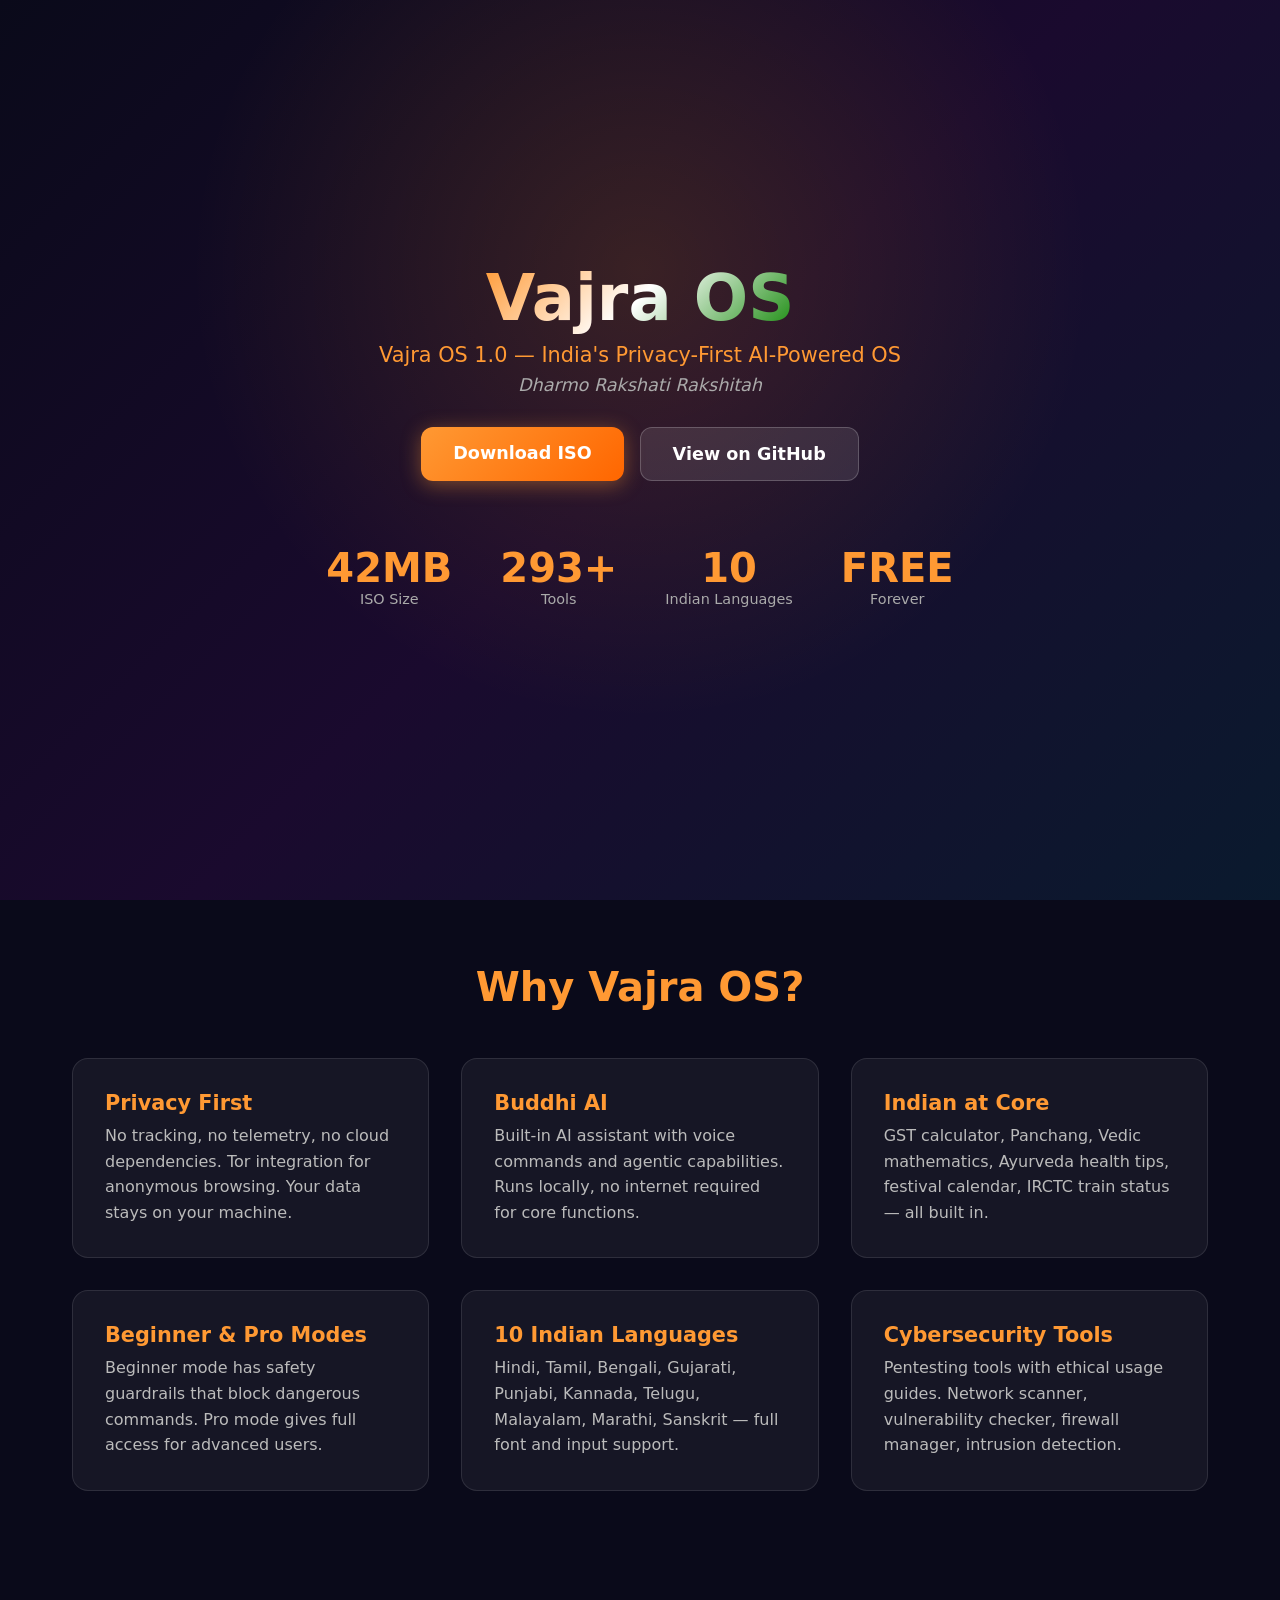
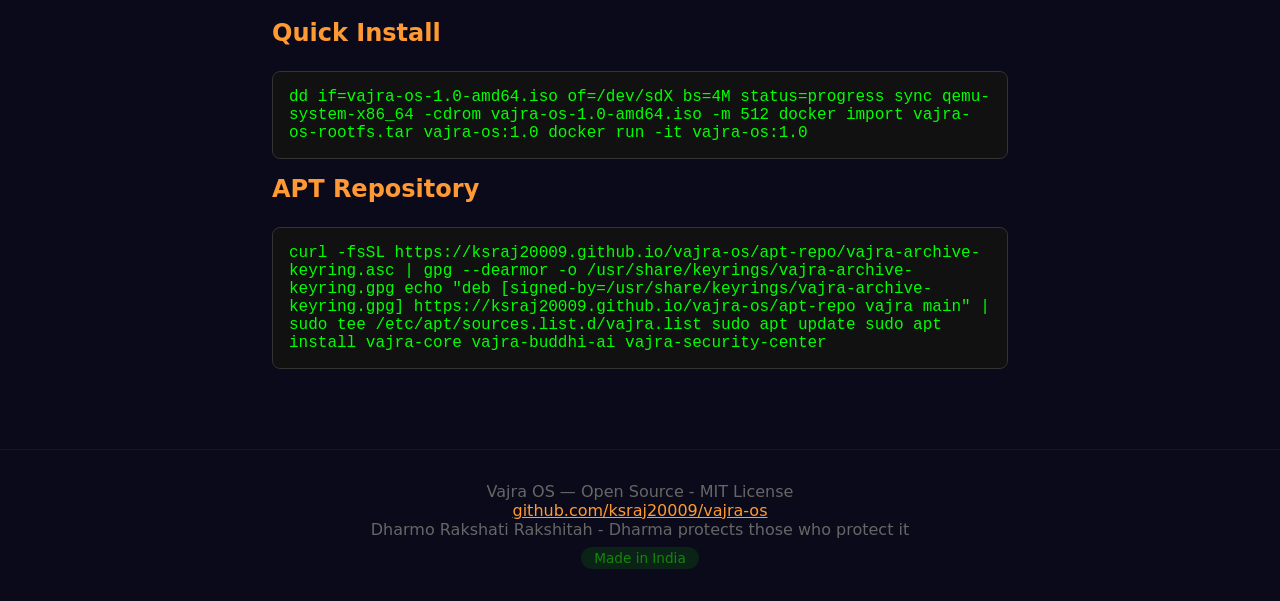
==== index.html @ 03e298db "deploy: Vajra OS landing page + APT repository for GitHub Pages" ====
<!DOCTYPE html>
<html lang="en">
<head>
    <meta charset="UTF-8">
    <meta name="viewport" content="width=device-width, initial-scale=1.0">
    <title>Vajra OS — India's Privacy-First AI-Powered OS</title>
    <meta name="description" content="Vajra OS — India's privacy-first, AI-powered operating system. Download free, boot anywhere.">
    <style>
        * { margin: 0; padding: 0; box-sizing: border-box; }
        body { font-family: 'Segoe UI', system-ui, sans-serif; background: #0a0a1a; color: #e0e0e0; overflow-x: hidden; }
        .hero { min-height: 100vh; display: flex; flex-direction: column; align-items: center; justify-content: center; text-align: center; background: linear-gradient(135deg, #0a0a1a 0%, #1a0a2e 50%, #0a1a2e 100%); position: relative; }
        .hero::before { content: ''; position: absolute; top: 0; left: 0; right: 0; bottom: 0; background: radial-gradient(circle at 50% 30%, rgba(255, 165, 0, 0.15), transparent 50%); }
        .logo { font-size: 4rem; font-weight: 800; background: linear-gradient(135deg, #FF9933, #ffffff, #138808); -webkit-background-clip: text; -webkit-text-fill-color: transparent; margin-bottom: 0.5rem; z-index: 1; }
        .tagline { font-size: 1.3rem; color: #FF9933; margin-bottom: 0.5rem; z-index: 1; }
        .sanskrit { font-size: 1.1rem; color: #aaa; margin-bottom: 2rem; z-index: 1; font-style: italic; }
        .downloads { display: flex; gap: 1rem; flex-wrap: wrap; justify-content: center; z-index: 1; margin-bottom: 2rem; }
        .btn { padding: 1rem 2rem; border-radius: 12px; text-decoration: none; font-weight: 600; font-size: 1.1rem; transition: transform 0.2s, box-shadow 0.2s; }
        .btn-primary { background: linear-gradient(135deg, #FF9933, #FF6600); color: #fff; box-shadow: 0 4px 20px rgba(255, 153, 51, 0.4); }
        .btn-primary:hover { transform: translateY(-2px); box-shadow: 0 6px 30px rgba(255, 153, 51, 0.6); }
        .btn-secondary { background: rgba(255, 255, 255, 0.1); color: #fff; border: 1px solid rgba(255, 255, 255, 0.2); }
        .btn-secondary:hover { background: rgba(255, 255, 255, 0.2); transform: translateY(-2px); }
        .features { padding: 4rem 2rem; max-width: 1200px; margin: 0 auto; }
        .features h2 { text-align: center; font-size: 2.5rem; margin-bottom: 3rem; color: #FF9933; }
        .grid { display: grid; grid-template-columns: repeat(auto-fit, minmax(280px, 1fr)); gap: 2rem; }
        .card { background: rgba(255, 255, 255, 0.05); border: 1px solid rgba(255, 255, 255, 0.1); border-radius: 16px; padding: 2rem; }
        .card:hover { border-color: #FF9933; }
        .card h3 { color: #FF9933; margin-bottom: 0.5rem; font-size: 1.3rem; }
        .card p { color: #bbb; line-height: 1.6; }
        .stats { display: flex; justify-content: center; gap: 3rem; flex-wrap: wrap; padding: 2rem; z-index: 1; }
        .stat { text-align: center; }
        .stat .num { font-size: 2.5rem; font-weight: 800; color: #FF9933; }
        .stat .label { color: #aaa; font-size: 0.9rem; }
        .install { padding: 4rem 2rem; max-width: 800px; margin: 0 auto; }
        .install h2 { color: #FF9933; margin-bottom: 1.5rem; }
        .code { background: #111; border: 1px solid #333; border-radius: 8px; padding: 1rem; font-family: 'Courier New', monospace; color: #0f0; margin: 1rem 0; overflow-x: auto; }
        footer { text-align: center; padding: 2rem; color: #666; border-top: 1px solid rgba(255, 255, 255, 0.05); }
        .badge { display: inline-block; padding: 0.2rem 0.8rem; background: rgba(19, 136, 8, 0.2); color: #138808; border-radius: 20px; font-size: 0.85rem; margin-top: 0.5rem; }
    </style>
</head>
<body>
    <div class="hero">
        <div class="logo">Vajra OS</div>
        <div class="tagline">Vajra OS 1.0 — India's Privacy-First AI-Powered OS</div>
        <div class="sanskrit">Dharmo Rakshati Rakshitah</div>
        <div class="downloads">
            <a href="https://github.com/ksraj20009/vajra-os/releases" class="btn btn-primary">Download ISO</a>
            <a href="https://github.com/ksraj20009/vajra-os" class="btn btn-secondary">View on GitHub</a>
        </div>
        <div class="stats">
            <div class="stat"><div class="num">42MB</div><div class="label">ISO Size</div></div>
            <div class="stat"><div class="num">293+</div><div class="label">Tools</div></div>
            <div class="stat"><div class="num">10</div><div class="label">Indian Languages</div></div>
            <div class="stat"><div class="num">FREE</div><div class="label">Forever</div></div>
        </div>
    </div>
    <div class="features">
        <h2>Why Vajra OS?</h2>
        <div class="grid">
            <div class="card"><h3>Privacy First</h3><p>No tracking, no telemetry, no cloud dependencies. Tor integration for anonymous browsing. Your data stays on your machine.</p></div>
            <div class="card"><h3>Buddhi AI</h3><p>Built-in AI assistant with voice commands and agentic capabilities. Runs locally, no internet required for core functions.</p></div>
            <div class="card"><h3>Indian at Core</h3><p>GST calculator, Panchang, Vedic mathematics, Ayurveda health tips, festival calendar, IRCTC train status — all built in.</p></div>
            <div class="card"><h3>Beginner & Pro Modes</h3><p>Beginner mode has safety guardrails that block dangerous commands. Pro mode gives full access for advanced users.</p></div>
            <div class="card"><h3>10 Indian Languages</h3><p>Hindi, Tamil, Bengali, Gujarati, Punjabi, Kannada, Telugu, Malayalam, Marathi, Sanskrit — full font and input support.</p></div>
            <div class="card"><h3>Cybersecurity Tools</h3><p>Pentesting tools with ethical usage guides. Network scanner, vulnerability checker, firewall manager, intrusion detection.</p></div>
        </div>
    </div>
    <div class="install">
        <h2>Quick Install</h2>
        <div class="code">dd if=vajra-os-1.0-amd64.iso of=/dev/sdX bs=4M status=progress
sync
qemu-system-x86_64 -cdrom vajra-os-1.0-amd64.iso -m 512
docker import vajra-os-rootfs.tar vajra-os:1.0
docker run -it vajra-os:1.0</div>
        <h2>APT Repository</h2>
        <div class="code">curl -fsSL https://ksraj20009.github.io/vajra-os/apt-repo/vajra-archive-keyring.asc | gpg --dearmor -o /usr/share/keyrings/vajra-archive-keyring.gpg
echo "deb [signed-by=/usr/share/keyrings/vajra-archive-keyring.gpg] https://ksraj20009.github.io/vajra-os/apt-repo vajra main" | sudo tee /etc/apt/sources.list.d/vajra.list
sudo apt update
sudo apt install vajra-core vajra-buddhi-ai vajra-security-center</div>
    </div>
    <footer>
        <p>Vajra OS — Open Source - MIT License</p>
        <p><a href="https://github.com/ksraj20009/vajra-os" style="color:#FF9933">github.com/ksraj20009/vajra-os</a></p>
        <p>Dharmo Rakshati Rakshitah - Dharma protects those who protect it</p>
        <span class="badge">Made in India</span>
    </footer>
</body>
</html>
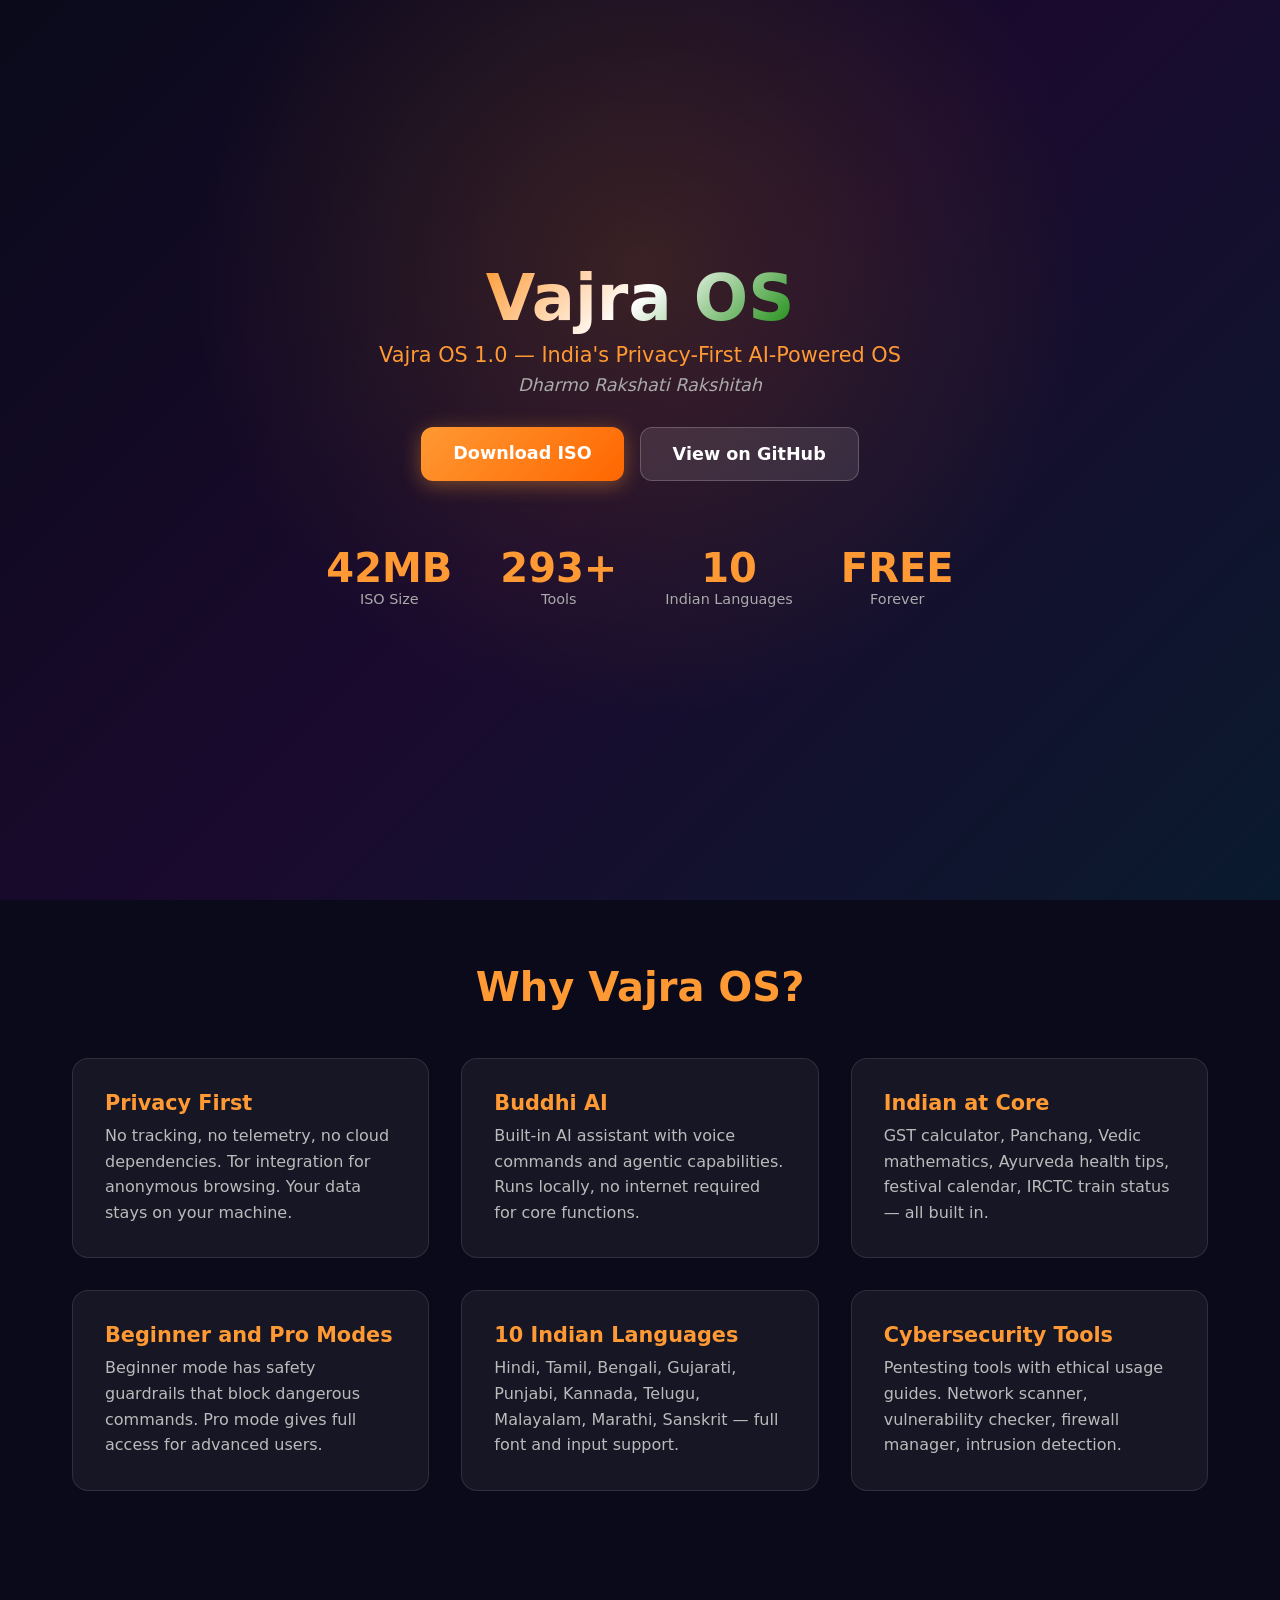
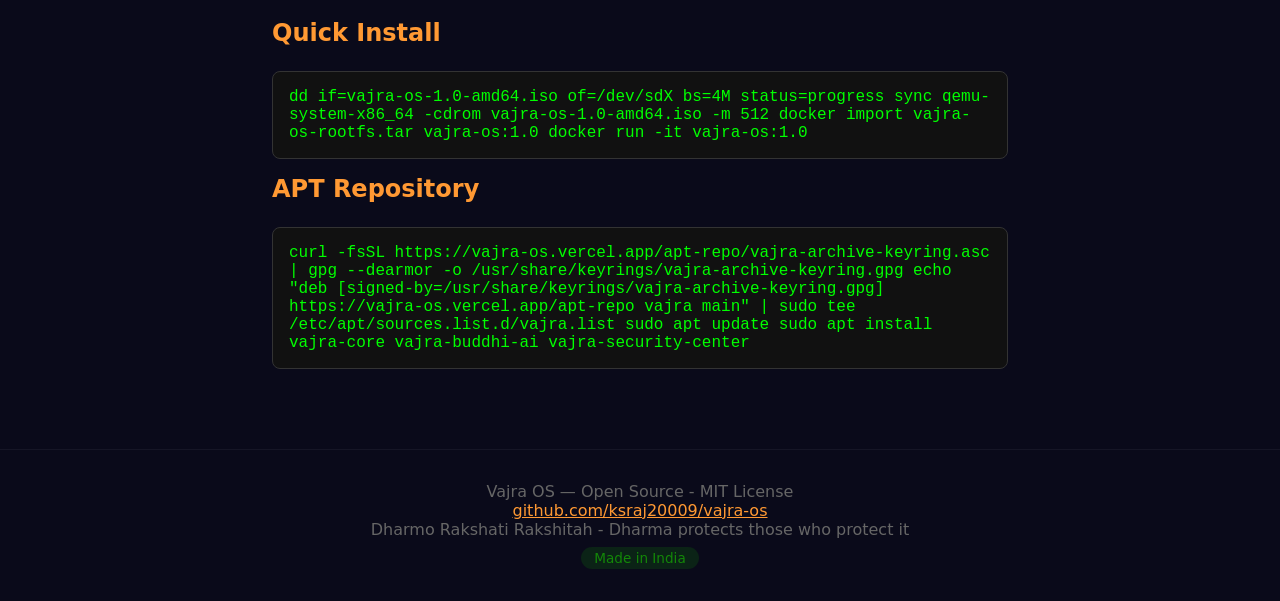
==== commit d88828ed: "deploy: Updated gh-pages with Vercel URLs" ====
--- a/index.html
+++ b/index.html
@@ -59,7 +59,7 @@
             <div class="card"><h3>Privacy First</h3><p>No tracking, no telemetry, no cloud dependencies. Tor integration for anonymous browsing. Your data stays on your machine.</p></div>
             <div class="card"><h3>Buddhi AI</h3><p>Built-in AI assistant with voice commands and agentic capabilities. Runs locally, no internet required for core functions.</p></div>
             <div class="card"><h3>Indian at Core</h3><p>GST calculator, Panchang, Vedic mathematics, Ayurveda health tips, festival calendar, IRCTC train status — all built in.</p></div>
-            <div class="card"><h3>Beginner & Pro Modes</h3><p>Beginner mode has safety guardrails that block dangerous commands. Pro mode gives full access for advanced users.</p></div>
+            <div class="card"><h3>Beginner and Pro Modes</h3><p>Beginner mode has safety guardrails that block dangerous commands. Pro mode gives full access for advanced users.</p></div>
             <div class="card"><h3>10 Indian Languages</h3><p>Hindi, Tamil, Bengali, Gujarati, Punjabi, Kannada, Telugu, Malayalam, Marathi, Sanskrit — full font and input support.</p></div>
             <div class="card"><h3>Cybersecurity Tools</h3><p>Pentesting tools with ethical usage guides. Network scanner, vulnerability checker, firewall manager, intrusion detection.</p></div>
         </div>
@@ -72,8 +72,8 @@
 docker import vajra-os-rootfs.tar vajra-os:1.0
 docker run -it vajra-os:1.0</div>
         <h2>APT Repository</h2>
-        <div class="code">curl -fsSL https://ksraj20009.github.io/vajra-os/apt-repo/vajra-archive-keyring.asc | gpg --dearmor -o /usr/share/keyrings/vajra-archive-keyring.gpg
-echo "deb [signed-by=/usr/share/keyrings/vajra-archive-keyring.gpg] https://ksraj20009.github.io/vajra-os/apt-repo vajra main" | sudo tee /etc/apt/sources.list.d/vajra.list
+        <div class="code">curl -fsSL https://vajra-os.vercel.app/apt-repo/vajra-archive-keyring.asc | gpg --dearmor -o /usr/share/keyrings/vajra-archive-keyring.gpg
+echo "deb [signed-by=/usr/share/keyrings/vajra-archive-keyring.gpg] https://vajra-os.vercel.app/apt-repo vajra main" | sudo tee /etc/apt/sources.list.d/vajra.list
 sudo apt update
 sudo apt install vajra-core vajra-buddhi-ai vajra-security-center</div>
     </div>
